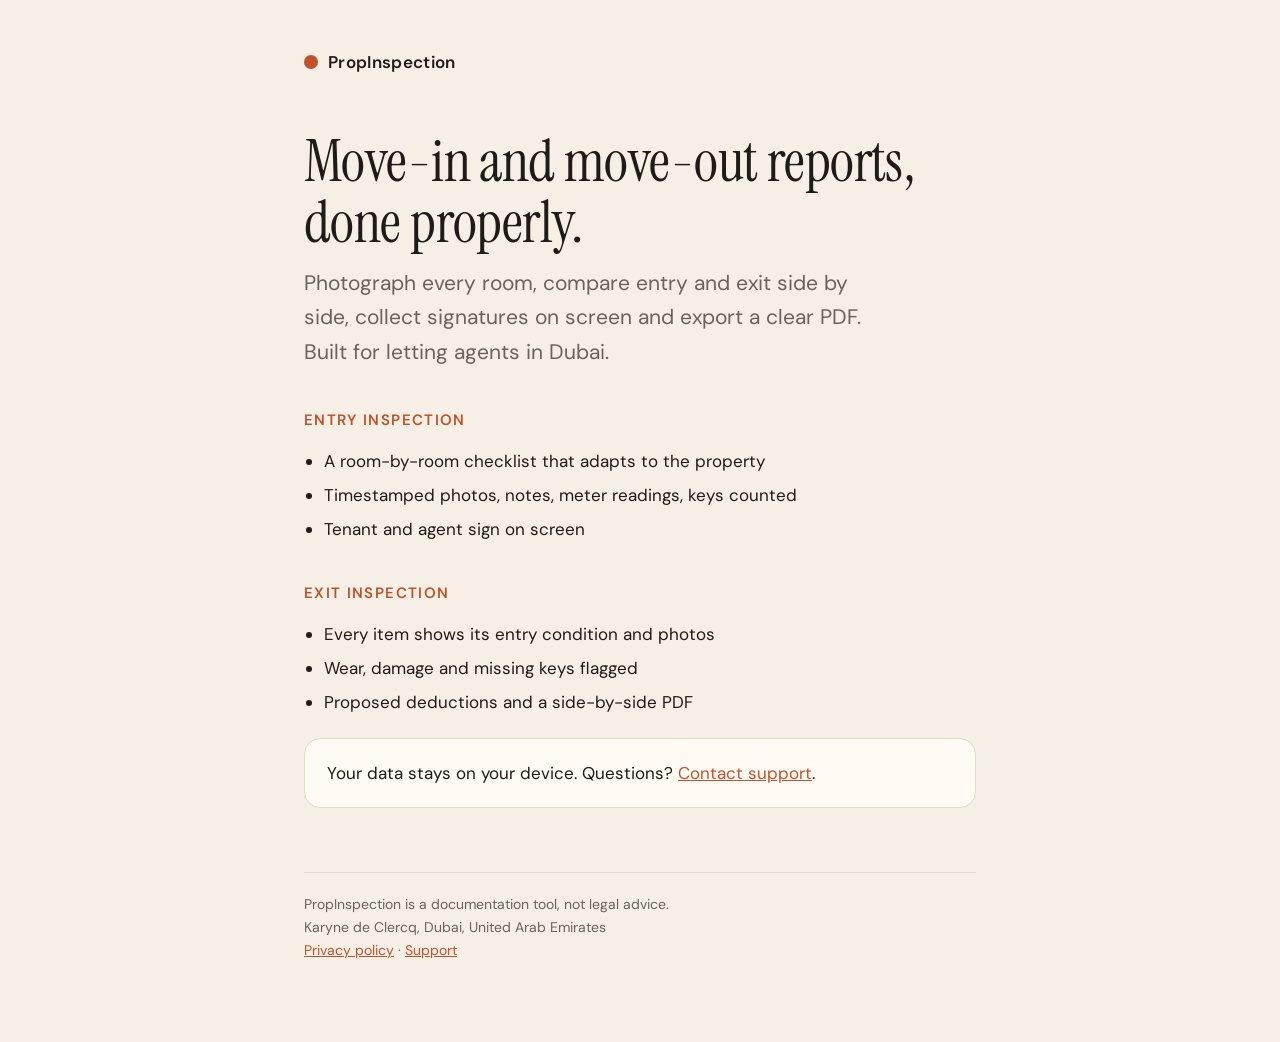
==== index.html @ 09968bfe "Create index.html" ====
<!doctype html>
<html lang="en">
<head>
<meta charset="utf-8">
<meta name="viewport" content="width=device-width,initial-scale=1">
<title>PropInspection</title>
<link rel="preconnect" href="https://fonts.googleapis.com">
<link href="https://fonts.googleapis.com/css2?family=DM+Sans:wght@400;600&family=Instrument+Serif&display=swap" rel="stylesheet">
<style>:root{--bg:#f5efe6;--ink:#1f1b16;--mut:#6b6258;--acc:#c2512b;--card:#fffaf3;--line:#e3d9cb}@media(prefers-color-scheme:dark){:root{--bg:#171410;--ink:#f3ece1;--mut:#a79d90;--acc:#e5774f;--card:#211d17;--line:#352f27}}*{box-sizing:border-box}body{margin:0;background:var(--bg);color:var(--ink);font:17px/1.65 'DM Sans',system-ui,sans-serif}.w{max-width:720px;margin:0 auto;padding:48px 24px 80px}.brand{display:flex;align-items:center;gap:10px;font-weight:600;letter-spacing:.02em;margin-bottom:56px}.dot{width:14px;height:14px;border-radius:50%;background:var(--acc)}h1{font:400 clamp(38px,7vw,58px)/1.05 'Instrument Serif',Georgia,serif;margin:0 0 12px;letter-spacing:-.01em}h2{font:600 15px 'DM Sans',sans-serif;text-transform:uppercase;letter-spacing:.09em;color:var(--acc);margin:40px 0 8px}p{margin:0 0 14px}.m{color:var(--mut)}a{color:var(--acc)}.c{background:var(--card);border:1px solid var(--line);border-radius:16px;padding:20px 22px;margin:22px 0}footer{margin-top:64px;color:var(--mut);font-size:14px;border-top:1px solid var(--line);padding-top:20px}.lead{font-size:21px;max-width:560px}ul{padding-left:20px}li{margin-bottom:6px}</style>
</head>
<body>
<div class="w">
<div class="brand"><span class="dot"></span>PropInspection</div>
<h1>Move-in and move-out reports, done properly.</h1>
<p class="lead m">Photograph every room, compare entry and exit side by side, collect signatures on screen and export a clear PDF. Built for letting agents in Dubai.</p>
<h2>Entry inspection</h2>
<ul><li>A room-by-room checklist that adapts to the property</li><li>Timestamped photos, notes, meter readings, keys counted</li><li>Tenant and agent sign on screen</li></ul>
<h2>Exit inspection</h2>
<ul><li>Every item shows its entry condition and photos</li><li>Wear, damage and missing keys flagged</li><li>Proposed deductions and a side-by-side PDF</li></ul>
<div class="c"><p style="margin:0">Your data stays on your device. Questions? <a href="support.html">Contact support</a>.</p></div>
<footer>PropInspection is a documentation tool, not legal advice.<br>Karyne de Clercq, Dubai, United Arab Emirates<br><a href="privacy.html">Privacy policy</a> · <a href="support.html">Support</a></footer>
</div>
</body>
</html>
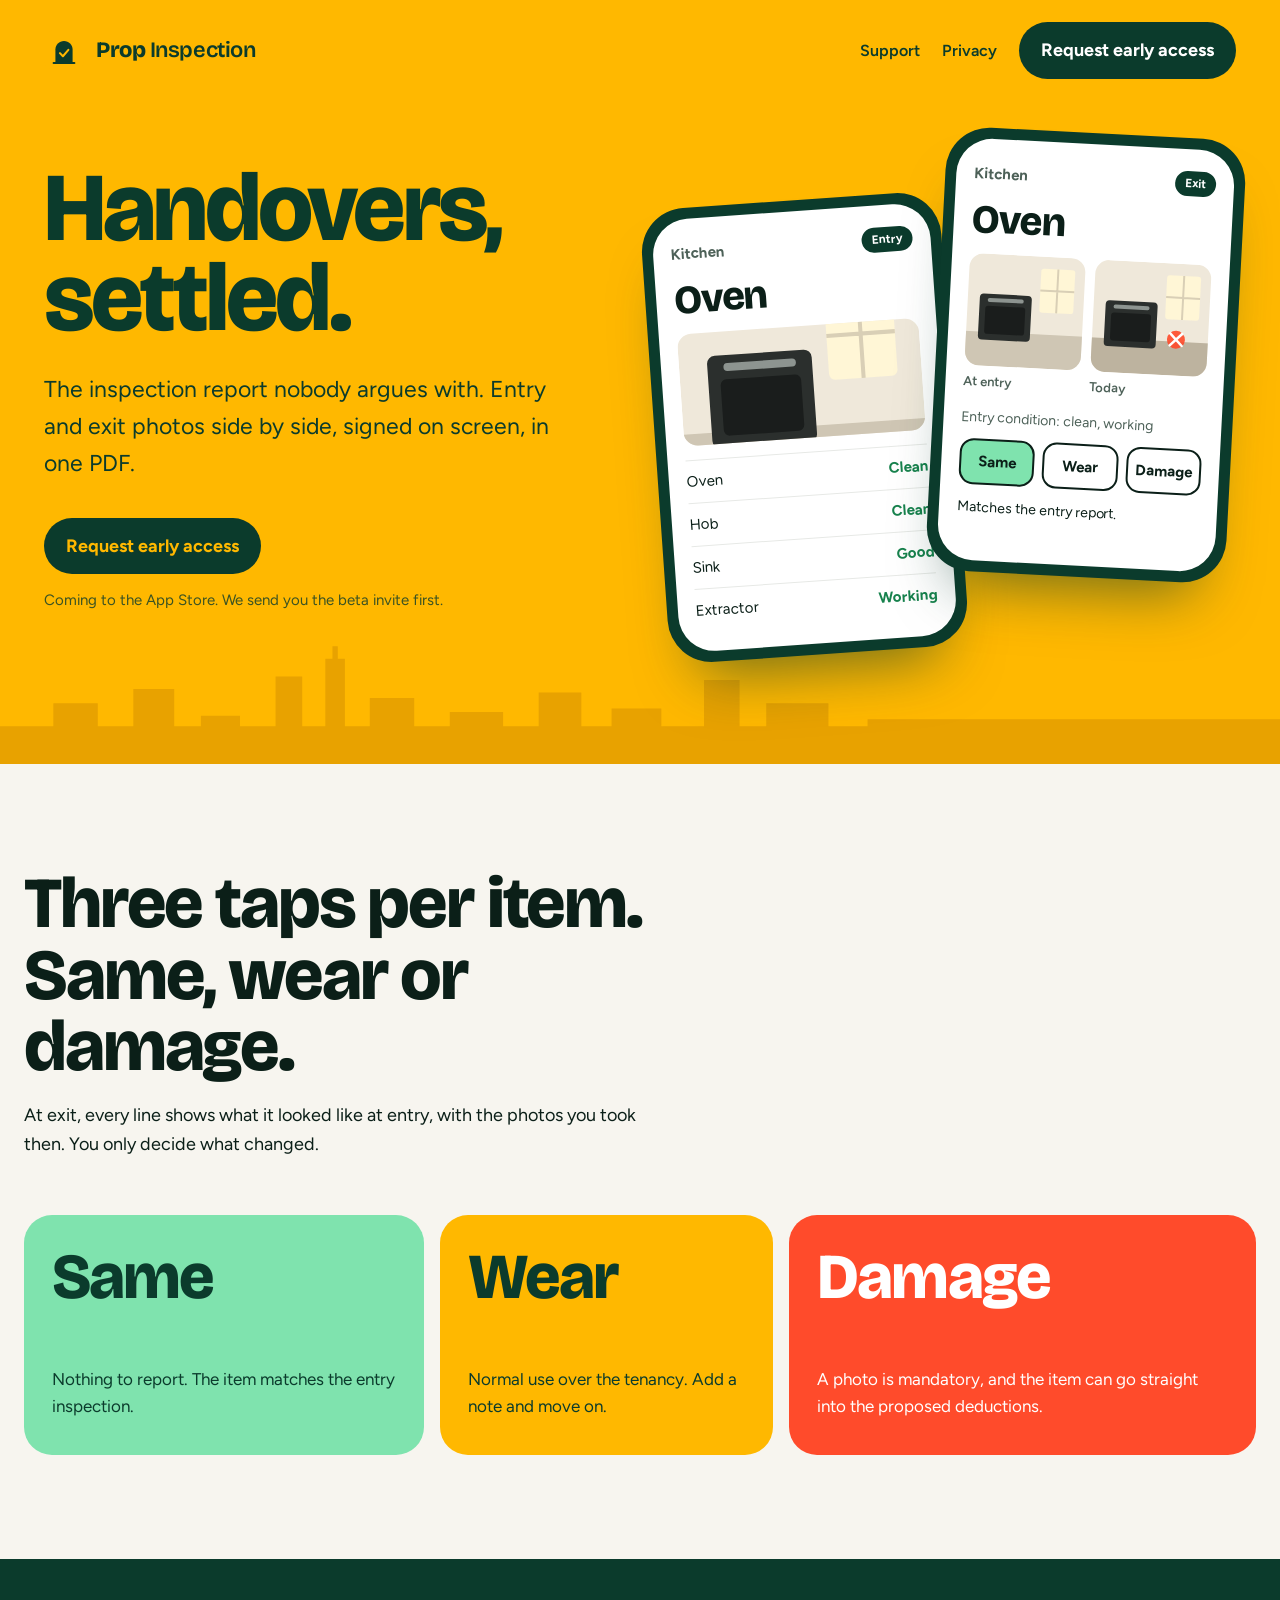
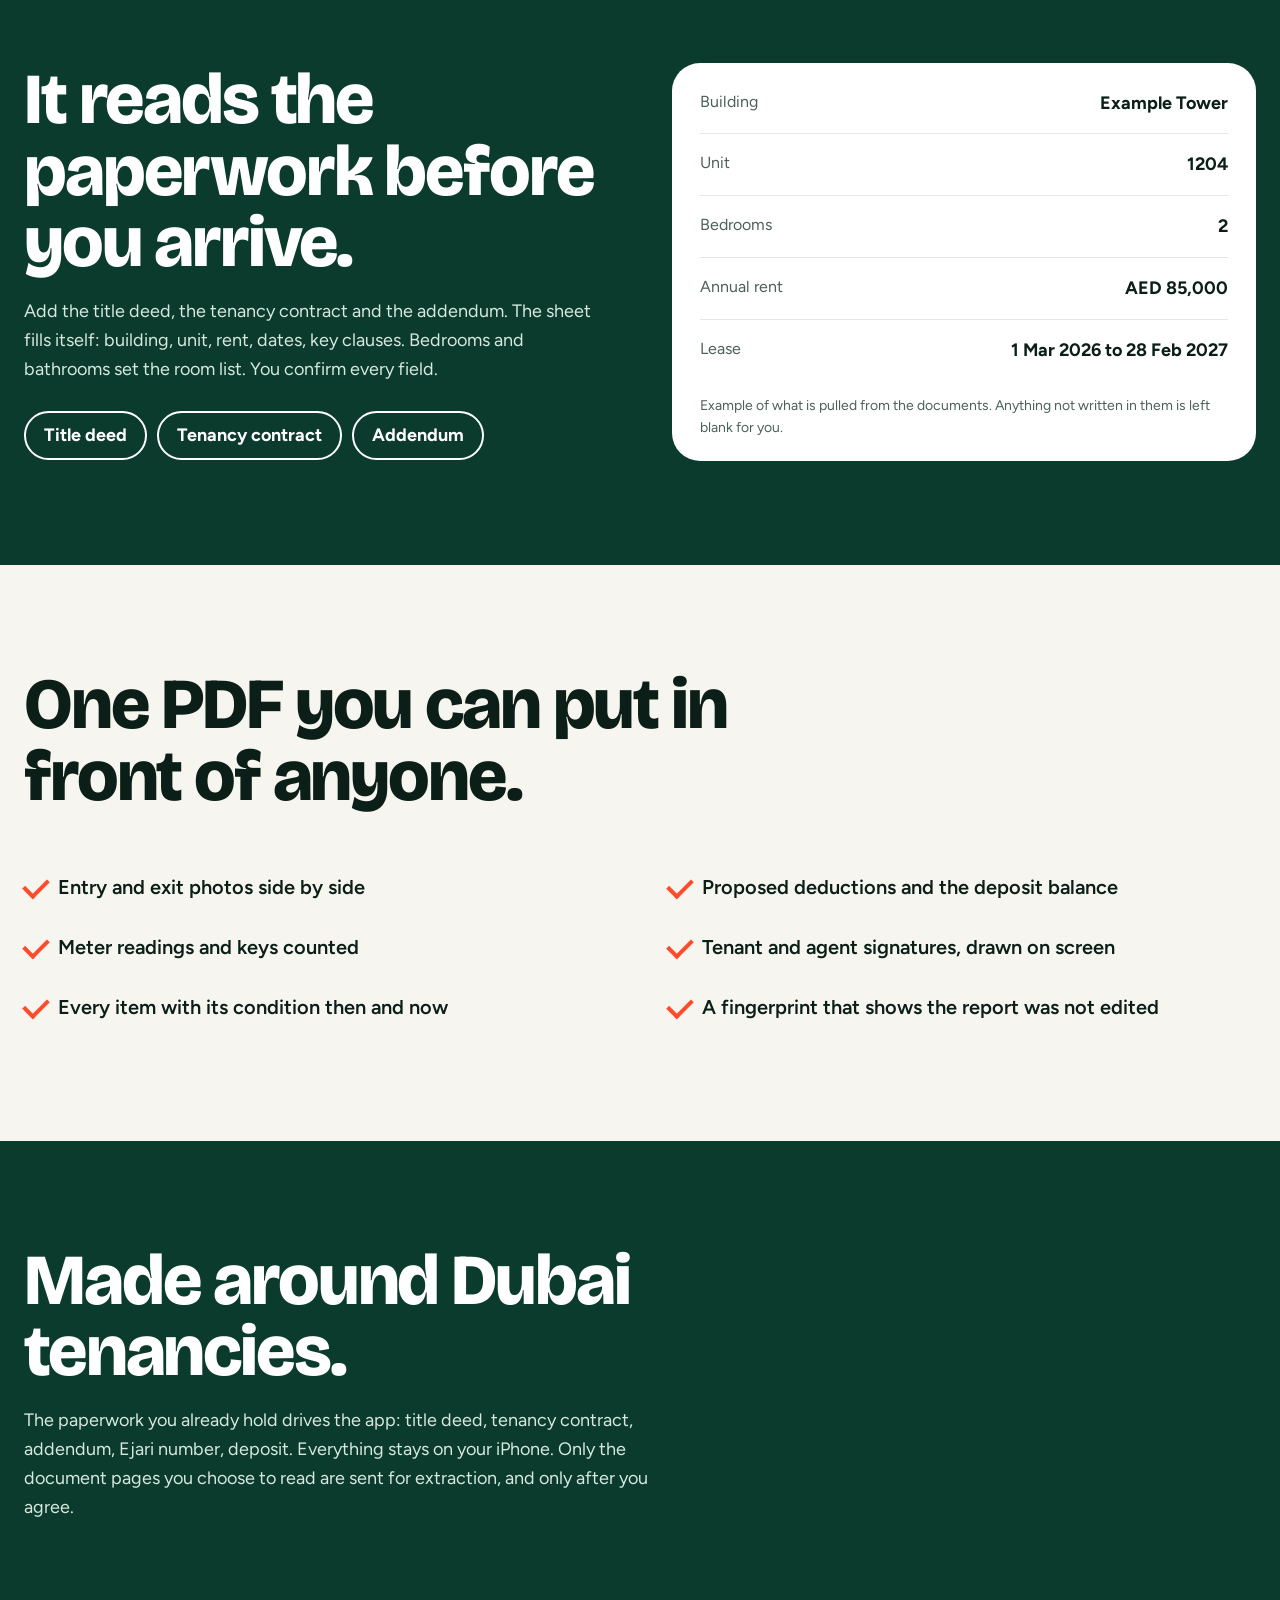
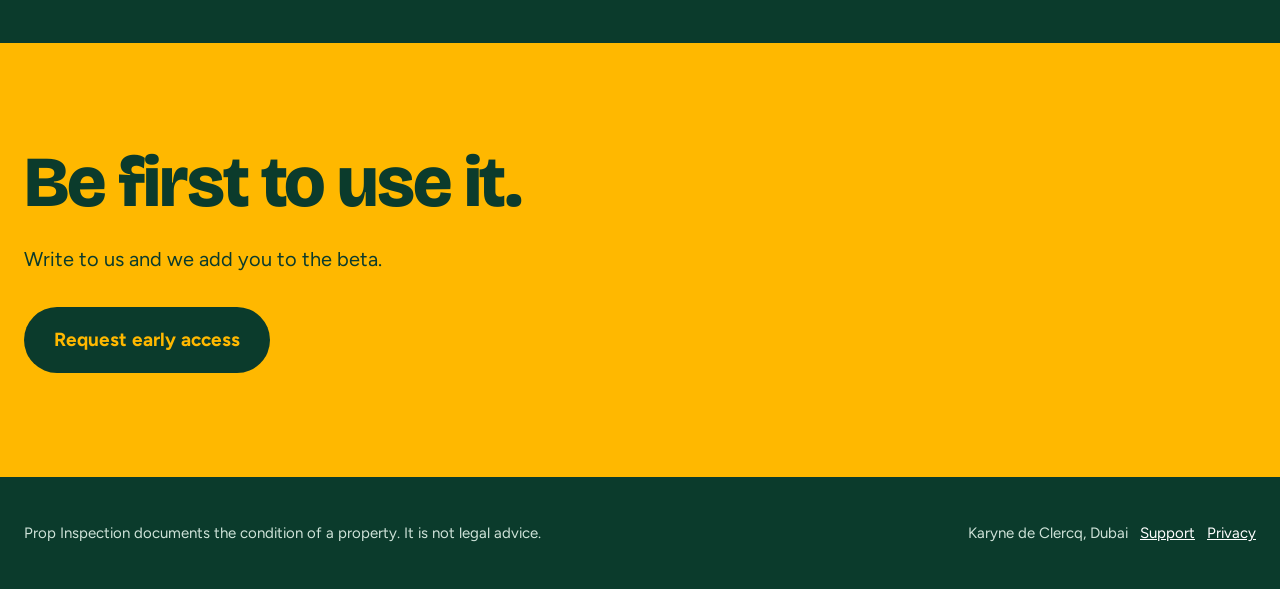
==== commit 7617cf56: "Update index.html" ====
--- a/index.html
+++ b/index.html
@@ -3,22 +3,93 @@
 <head>
 <meta charset="utf-8">
 <meta name="viewport" content="width=device-width,initial-scale=1">
-<title>PropInspection</title>
+<title>Prop Inspection: move-in and move-out reports</title>
+<meta name="description" content="Move-in and move-out inspection reports for Dubai letting agents: room-by-room checklists, entry and exit photos side by side, on-screen signatures and a PDF.">
+<link rel="icon" href="logo.svg" type="image/svg+xml">
 <link rel="preconnect" href="https://fonts.googleapis.com">
-<link href="https://fonts.googleapis.com/css2?family=DM+Sans:wght@400;600&family=Instrument+Serif&display=swap" rel="stylesheet">
-<style>:root{--bg:#f5efe6;--ink:#1f1b16;--mut:#6b6258;--acc:#c2512b;--card:#fffaf3;--line:#e3d9cb}@media(prefers-color-scheme:dark){:root{--bg:#171410;--ink:#f3ece1;--mut:#a79d90;--acc:#e5774f;--card:#211d17;--line:#352f27}}*{box-sizing:border-box}body{margin:0;background:var(--bg);color:var(--ink);font:17px/1.65 'DM Sans',system-ui,sans-serif}.w{max-width:720px;margin:0 auto;padding:48px 24px 80px}.brand{display:flex;align-items:center;gap:10px;font-weight:600;letter-spacing:.02em;margin-bottom:56px}.dot{width:14px;height:14px;border-radius:50%;background:var(--acc)}h1{font:400 clamp(38px,7vw,58px)/1.05 'Instrument Serif',Georgia,serif;margin:0 0 12px;letter-spacing:-.01em}h2{font:600 15px 'DM Sans',sans-serif;text-transform:uppercase;letter-spacing:.09em;color:var(--acc);margin:40px 0 8px}p{margin:0 0 14px}.m{color:var(--mut)}a{color:var(--acc)}.c{background:var(--card);border:1px solid var(--line);border-radius:16px;padding:20px 22px;margin:22px 0}footer{margin-top:64px;color:var(--mut);font-size:14px;border-top:1px solid var(--line);padding-top:20px}.lead{font-size:21px;max-width:560px}ul{padding-left:20px}li{margin-bottom:6px}</style>
+<link rel="preconnect" href="https://fonts.gstatic.com" crossorigin>
+<link href="https://fonts.googleapis.com/css2?family=Bricolage+Grotesque:opsz,wght@12..96,600..800&family=Figtree:wght@400;500;600;700&display=swap" rel="stylesheet">
+<link rel="stylesheet" href="style.css">
 </head>
 <body>
-<div class="w">
-<div class="brand"><span class="dot"></span>PropInspection</div>
-<h1>Move-in and move-out reports, done properly.</h1>
-<p class="lead m">Photograph every room, compare entry and exit side by side, collect signatures on screen and export a clear PDF. Built for letting agents in Dubai.</p>
-<h2>Entry inspection</h2>
-<ul><li>A room-by-room checklist that adapts to the property</li><li>Timestamped photos, notes, meter readings, keys counted</li><li>Tenant and agent sign on screen</li></ul>
-<h2>Exit inspection</h2>
-<ul><li>Every item shows its entry condition and photos</li><li>Wear, damage and missing keys flagged</li><li>Proposed deductions and a side-by-side PDF</li></ul>
-<div class="c"><p style="margin:0">Your data stays on your device. Questions? <a href="support.html">Contact support</a>.</p></div>
-<footer>PropInspection is a documentation tool, not legal advice.<br>Karyne de Clercq, Dubai, United Arab Emirates<br><a href="privacy.html">Privacy policy</a> · <a href="support.html">Support</a></footer>
+<div class="hero"><header class="top"><a class="logo" href="./"><img src="logo.svg" alt=""><span><b>Prop</b> Inspection</span></a><nav><a href="support.html">Support</a><a href="privacy.html">Privacy</a><a class="btn" href="mailto:karyne.declercq@icloud.com?subject=Prop%20Inspection%20early%20access">Request early access</a></nav></header>
+<div class="in">
+<div>
+<h1>Handovers, settled.</h1>
+<p class="lead">The inspection report nobody argues with. Entry and exit photos side by side, signed on screen, in one PDF.</p>
+<a class="btn" href="mailto:karyne.declercq@icloud.com?subject=Prop%20Inspection%20early%20access">Request early access</a>
+<span class="sub">Coming to the App Store. We send you the beta invite first.</span>
 </div>
+<div class="phones">
+<div class="phone back" aria-hidden="true"><div class="screen">
+<div class="bar"><span>Kitchen</span><span class="pill">Entry</span></div>
+<h3>Oven</h3>
+<div class="shots1"><div class="ph" style="height:112px"><svg viewBox="0 0 120 112" preserveAspectRatio="xMidYMid slice" aria-hidden="true"><rect width="120" height="112" fill="#efe8da"/><rect x="0" y="78" width="120" height="34" fill="#cfc6b4"/><rect x="74" y="12" width="34" height="44" rx="3" fill="#fff6d6"/><path d="M91 12v44M74 34h34" stroke="#d9cfb6" stroke-width="2"/><rect x="14" y="40" width="52" height="46" rx="4" fill="#2b2f2d"/><rect x="20" y="52" width="40" height="28" rx="3" fill="#1a1d1c"/><rect x="22" y="44" width="36" height="4" rx="2" fill="#8d9490"/></svg></div></div>
+<ul class="list"><li>Oven <b>Clean</b></li><li>Hob <b>Clean</b></li><li>Sink <b>Good</b></li><li>Extractor <b>Working</b></li></ul>
+</div></div>
+<div class="phone front" aria-label="Example of the exit inspection screen"><div class="screen">
+<div class="bar"><span>Kitchen</span><span class="pill">Exit</span></div>
+<h3>Oven</h3>
+<div class="shots"><figure><div class="ph" style="height:112px"><svg viewBox="0 0 120 112" preserveAspectRatio="xMidYMid slice" aria-hidden="true"><rect width="120" height="112" fill="#efe8da"/><rect x="0" y="78" width="120" height="34" fill="#cfc6b4"/><rect x="74" y="12" width="34" height="44" rx="3" fill="#fff6d6"/><path d="M91 12v44M74 34h34" stroke="#d9cfb6" stroke-width="2"/><rect x="14" y="40" width="52" height="46" rx="4" fill="#2b2f2d"/><rect x="20" y="52" width="40" height="28" rx="3" fill="#1a1d1c"/><rect x="22" y="44" width="36" height="4" rx="2" fill="#8d9490"/></svg></div><figcaption>At entry</figcaption></figure><figure><div class="ph" style="height:112px"><svg viewBox="0 0 120 112" preserveAspectRatio="xMidYMid slice" aria-hidden="true"><rect width="120" height="112" fill="#efe8da"/><rect x="0" y="78" width="120" height="34" fill="#bdb39f"/><rect x="74" y="12" width="34" height="44" rx="3" fill="#fff6d6"/><path d="M91 12v44M74 34h34" stroke="#d9cfb6" stroke-width="2"/><rect x="14" y="40" width="52" height="46" rx="4" fill="#2b2f2d"/><rect x="20" y="52" width="40" height="28" rx="3" fill="#1a1d1c"/><rect x="22" y="44" width="36" height="4" rx="2" fill="#8d9490"/><circle cx="86" cy="76" r="9" fill="#FF4B2B" opacity=".9"/><path d="M80 70l12 12M92 70L80 82" stroke="#fff" stroke-width="2.5" stroke-linecap="round"/></svg></div><figcaption>Today</figcaption></figure></div>
+<p class="entry">Entry condition: clean, working</p>
+<div class="chips" role="radiogroup" aria-label="Condition now">
+<button class="chip" role="radio" aria-checked="true" data-s="same" data-n="Matches the entry report.">Same</button>
+<button class="chip" role="radio" aria-checked="false" data-s="wear" data-n="Noted as wear, with your comment.">Wear</button>
+<button class="chip" role="radio" aria-checked="false" data-s="damage" data-n="A photo is required before you continue.">Damage</button>
+</div>
+<p class="note" id="note" aria-live="polite">Matches the entry report.</p>
+</div></div>
+</div>
+</div>
+<svg class="sky" viewBox="0 0 1440 140" preserveAspectRatio="none" aria-hidden="true"><path fill="#E8A200" d="M0 140V96h60V70h50v26h40V54h46v42h30V84h44v12h40V40h30v56h26V20h8V6h6v14h8v76h28V64h50v32h40V80h60v16h40V58h48v38h34V76h56v20h48V44h40v52h30V70h70v26h44V88H1440V140z"/></svg>
+</div>
+<section class="band"><div class="in">
+<h2>Three taps per item. Same, wear or damage.</h2>
+<p>At exit, every line shows what it looked like at entry, with the photos you took then. You only decide what changed.</p>
+<div class="states">
+<div class="state s-same"><h3>Same</h3><p>Nothing to report. The item matches the entry inspection.</p></div>
+<div class="state s-wear"><h3>Wear</h3><p>Normal use over the tenancy. Add a note and move on.</p></div>
+<div class="state s-damage"><h3>Damage</h3><p>A photo is mandatory, and the item can go straight into the proposed deductions.</p></div>
+</div></div></section>
+<section class="band green"><div class="in split">
+<div>
+<h2>It reads the paperwork before you arrive.</h2>
+<p>Add the title deed, the tenancy contract and the addendum. The sheet fills itself: building, unit, rent, dates, key clauses. Bedrooms and bathrooms set the room list. You confirm every field.</p>
+<ul class="docs"><li>Title deed</li><li>Tenancy contract</li><li>Addendum</li></ul>
+</div>
+<dl class="found">
+<div><dt>Building</dt><dd>Example Tower</dd></div>
+<div><dt>Unit</dt><dd>1204</dd></div>
+<div><dt>Bedrooms</dt><dd>2</dd></div>
+<div><dt>Annual rent</dt><dd>AED 85,000</dd></div>
+<div><dt>Lease</dt><dd>1 Mar 2026 to 28 Feb 2027</dd></div>
+<span class="cap">Example of what is pulled from the documents. Anything not written in them is left blank for you.</span>
+</dl>
+</div></section>
+<section class="band pdf"><div class="in">
+<h2>One PDF you can put in front of anyone.</h2>
+<ul>
+<li>Entry and exit photos side by side</li>
+<li>Meter readings and keys counted</li>
+<li>Every item with its condition then and now</li>
+<li>Proposed deductions and the deposit balance</li>
+<li>Tenant and agent signatures, drawn on screen</li>
+<li>A fingerprint that shows the report was not edited</li>
+</ul>
+</div></section>
+<section class="band green"><div class="in">
+<h2>Made around Dubai tenancies.</h2>
+<p>The paperwork you already hold drives the app: title deed, tenancy contract, addendum, Ejari number, deposit. Everything stays on your iPhone. Only the document pages you choose to read are sent for extraction, and only after you agree.</p>
+</div></section>
+<section class="band cta"><div class="in">
+<h2>Be first to use it.</h2>
+<p>Write to us and we add you to the beta.</p>
+<a class="btn" href="mailto:karyne.declercq@icloud.com?subject=Prop%20Inspection%20early%20access">Request early access</a>
+</div></section>
+<footer><div class="in"><span>Prop Inspection documents the condition of a property. It is not legal advice.</span><span>Karyne de Clercq, Dubai &nbsp; <a href="support.html">Support</a> &nbsp; <a href="privacy.html">Privacy</a></span></div></footer>
+<script>
+(function(){var chips=document.querySelectorAll('.chip'),note=document.getElementById('note');
+chips.forEach(function(c){c.addEventListener('click',function(){chips.forEach(function(x){x.setAttribute('aria-checked',x===c)});note.textContent=c.getAttribute('data-n')})})})();
+</script>
 </body>
 </html>
--- a/style.css
+++ b/style.css
@@ -0,0 +1,82 @@
+:root{--sun:#FFB800;--bottle:#0B3B2C;--chalk:#F7F5EF;--ink:#0B1F18;--tomato:#FF4B2B;--mint:#7FE3AE;--mut:#4d6158}
+*{box-sizing:border-box}
+html{-webkit-text-size-adjust:100%}
+body{margin:0;background:var(--chalk);color:var(--ink);font:400 18px/1.6 'Figtree',system-ui,sans-serif}
+a{color:inherit}
+:focus-visible{outline:3px solid var(--tomato);outline-offset:3px;border-radius:6px}
+h1,h2,h3{font-family:'Bricolage Grotesque','Figtree',system-ui,sans-serif;font-weight:800;letter-spacing:-.03em;line-height:1;margin:0}
+.top{display:flex;align-items:center;justify-content:space-between;gap:16px;max-width:1240px;margin:0 auto;padding:22px 24px}
+.logo{display:flex;align-items:center;gap:12px;text-decoration:none;font:600 22px 'Bricolage Grotesque',sans-serif;letter-spacing:-.02em}
+.logo img{width:40px;height:40px;display:block}
+.logo b{font-weight:800}
+.top nav{display:flex;align-items:center;gap:22px;font-weight:600;font-size:16px}
+.top nav a{text-decoration:none}
+.top nav a:hover{text-decoration:underline;text-underline-offset:4px}
+.btn{display:inline-block;background:var(--bottle);color:#fff;text-decoration:none;font-weight:700;padding:14px 22px;border-radius:999px;transition:transform .15s}
+.btn:hover{transform:translateY(-2px)}
+.top nav a.btn{color:#fff}
+.hero{background:var(--sun);color:var(--bottle)}
+.hero .in{max-width:1240px;margin:0 auto;padding:32px 24px 120px;display:grid;grid-template-columns:1.1fr .9fr;gap:24px;align-items:center}
+.hero h1{font-size:clamp(52px,7.6vw,112px);line-height:.92}
+.hero p.lead{font-size:clamp(19px,2vw,23px);max-width:34ch;margin:28px 0 36px;color:var(--bottle)}
+.hero .btn{background:var(--bottle);color:var(--sun);font-size:18px}
+.hero .sub{display:block;margin-top:14px;font-size:15px;opacity:.8}
+.phones{display:flex;justify-content:center;align-items:flex-start}.phone{width:min(300px,46vw);flex:none;background:var(--bottle);border-radius:44px;padding:11px;box-shadow:0 40px 60px -30px rgba(11,59,44,.6)}.phone.back{margin-top:56px;margin-right:-34px;transform:rotate(-4deg);transform-origin:bottom right}.phone.front{transform:rotate(3deg);position:relative;z-index:1}.sky{position:absolute;left:0;right:0;bottom:-1px;width:100%;height:auto;display:block;pointer-events:none}.hero{position:relative;overflow:hidden}.hero .in{position:relative;z-index:1}.ph svg{display:block;width:100%;height:100%;border-radius:14px}.list{margin:14px 0 0;padding:0;list-style:none;font-size:15px}.list li{display:flex;justify-content:space-between;padding:9px 0;border-top:1px solid #e7e9e6}.list b{color:#17824d}
+.screen{background:#fff;border-radius:36px;padding:22px 18px 20px;color:var(--ink)}
+.bar{display:flex;justify-content:space-between;align-items:center;font-weight:700;font-size:15px;color:var(--mut)}
+.pill{background:var(--bottle);color:#fff;border-radius:999px;font-size:12px;padding:3px 10px}
+.screen h3{font-size:40px;margin:14px 0 14px}
+.shots{display:grid;grid-template-columns:1fr 1fr;gap:10px}
+.shots figure{margin:0}
+.ph{height:112px;border-radius:14px}
+.shots figcaption{font-size:13px;font-weight:600;color:var(--mut);margin-top:6px}
+.entry{font-size:14px;color:var(--mut);margin:14px 0 10px}
+.chips{display:grid;grid-template-columns:repeat(3,1fr);gap:8px}
+.chip{font:700 15px 'Figtree',sans-serif;padding:12px 4px;border-radius:14px;border:2px solid var(--ink);background:#fff;color:var(--ink);cursor:pointer;transition:background .15s,transform .15s}
+.chip:hover{transform:translateY(-2px)}
+.chip[aria-checked=true][data-s=same]{background:var(--mint)}
+.chip[aria-checked=true][data-s=wear]{background:var(--sun)}
+.chip[aria-checked=true][data-s=damage]{background:var(--tomato);color:#fff;border-color:var(--tomato)}
+.note{font-size:14px;min-height:44px;margin:12px 0 0;color:var(--ink)}
+.band{padding:104px 24px}
+.band .in{max-width:1240px;margin:0 auto}
+.band h2{font-size:clamp(36px,5.6vw,76px);max-width:16ch}
+.band p{max-width:52ch}
+.states{display:grid;grid-template-columns:1.2fr 1fr 1.4fr;gap:16px;margin-top:56px}
+.state{border-radius:28px;padding:30px 28px 34px;min-height:240px;display:flex;flex-direction:column;justify-content:space-between}
+.state h3{font-size:clamp(40px,5vw,64px)}
+.state p{margin:18px 0 0;font-size:17px}
+.s-same{background:var(--mint);color:var(--bottle)}
+.s-wear{background:var(--sun);color:var(--bottle)}
+.s-damage{background:var(--tomato);color:#fff}
+.green{background:var(--bottle);color:#fff}
+.green h2{color:#fff}
+.green p{color:#d7e8df}
+.split{display:grid;grid-template-columns:1fr 1fr;gap:64px;align-items:center}
+.found{background:#fff;color:var(--ink);border-radius:28px;padding:10px 28px;margin:0}
+.found div{display:flex;justify-content:space-between;gap:20px;padding:16px 0;border-bottom:1px solid #e4e8e5}
+.found div:last-of-type{border-bottom:0}
+.found dt{color:var(--mut);font-size:16px}
+.found dd{margin:0;font-weight:700;text-align:right}
+.found .cap{display:block;color:var(--mut);font-size:14px;padding:14px 0 12px}
+.docs{display:flex;flex-wrap:wrap;gap:10px;margin:28px 0 0;padding:0;list-style:none}
+.docs li{border:2px solid #fff;border-radius:999px;padding:8px 18px;font-weight:700}
+.pdf ul{columns:2;column-gap:56px;margin:44px 0 0;padding:0;list-style:none;font-size:20px;font-weight:600}
+.pdf li{break-inside:avoid;padding:14px 0 14px 34px;position:relative}
+.pdf li:before{content:"";position:absolute;left:0;top:21px;width:20px;height:11px;border-left:4px solid var(--tomato);border-bottom:4px solid var(--tomato);transform:rotate(-45deg)}
+.cta{background:var(--sun);color:var(--bottle)}
+.cta h2{max-width:14ch}
+.cta p{margin:24px 0 32px;font-size:20px}
+.cta .btn{background:var(--bottle);color:var(--sun);font-size:19px;padding:18px 30px}
+footer{background:var(--bottle);color:#cfe3d9;padding:44px 24px;font-size:15px}
+footer .in{max-width:1240px;margin:0 auto;display:flex;flex-wrap:wrap;gap:16px 40px;justify-content:space-between}
+footer a{color:#fff}
+.doc{max-width:760px;margin:0 auto;padding:40px 24px 120px}
+.doc h1{font-size:clamp(46px,8vw,92px);margin-bottom:18px}
+.doc h2{font-size:28px;letter-spacing:-.02em;margin:48px 0 10px}
+.doc p{margin:0 0 16px;max-width:64ch}
+.doc .when{color:var(--mut);margin-bottom:36px}
+.doc .box{background:var(--sun);color:var(--bottle);border-radius:28px;padding:28px;margin:32px 0}
+.doc .box p:last-child{margin:0}
+@media(max-width:900px){.phone.back{display:none}.phone{width:min(320px,100%)}.hero .in,.split{grid-template-columns:1fr}.states{grid-template-columns:1fr}.pdf ul{columns:1}.top nav a:not(.btn){display:none}.band{padding:72px 24px}}
+@media(prefers-reduced-motion:reduce){*{transition:none!important}}
